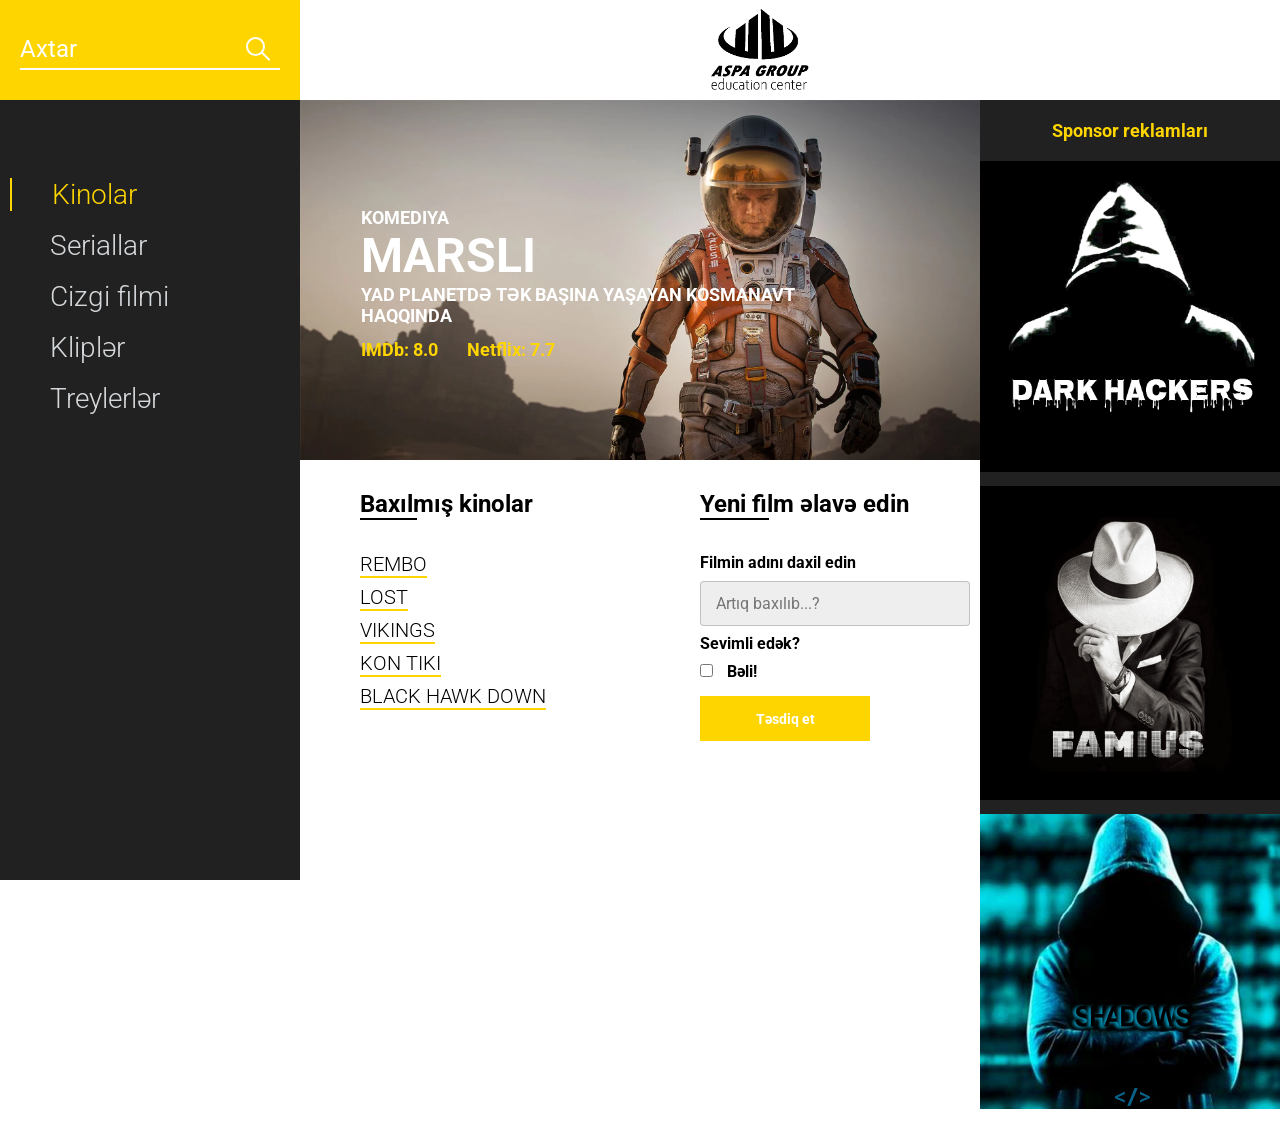
==== index.html @ bc4740d0 "aisha" ====
<!DOCTYPE html>
<html lang="en">
<head>
    <meta charset="UTF-8">
    <meta name="viewport" content="width=device-width, initial-scale=1.0">
    <title>JavaScript Movie DB</title>
    <link href="https://fonts.googleapis.com/css?family=Roboto:300,400,700&display=swap&subset=cyrillic-ext" rel="stylesheet">
    <link rel="stylesheet" href="style.css">
</head>
<body>
    <header class="header">
        <div class="header_search">
            <form action="#">
                <input type="text" placeholder="Axtar">
            </form>
        </div>
        <div class="header_logo">
            <img src="icons/logo.png" alt="logo" width="100px">
        </div>
    </header>
    <main class="promo">
        <div class="promo_menu">
            <nav class="promo_menu-list">
                <ul>
                    <li><a class="promo_menu-item promo_menu-item_active" href="#">Kinolar</a></li>
                    <li><a class="promo_menu-item" href="#">Seriallar</a></li>
                    <li><a class="promo_menu-item" href="#">Cizgi filmi</a></li>
                    <li><a class="promo_menu-item" href="#">Kliplər</a></li>
                    <li><a class="promo_menu-item" href="#">Treylerlər</a></li>
                </ul>
            </nav>
        </div>
        <div class="promo_content">
            <div class="promo_bg">
                <div class="promo_genre">Komediya</div>
                <div class="promo_title">MARSLI</div>
                <div class="promo_descr">YAD PLANETDƏ TƏK BAŞINA YAŞAYAN KOSMANAVT HAQQINDA</div>
                <div class="promo_ratings">
                    <span>IMDb: 8.0</span>
                    <span>Netflix: 7.7</span>
                </div>
            </div>
            <div class="promo_interactive">
                <div>
                    <div class="promo_interactive-title">Baxılmış kinolar</div>
                    <ul class="promo_interactive-list">
                        <li class="promo_interactive-item">Rembo
                            <div class="delete"></div>
                        </li>
                        <li class="promo_interactive-item">LOST
                            <div class="delete"></div>
                        </li>
                        <li class="promo_interactive-item">Vikings
                            <div class="delete"></div>
                        </li>
                        <li class="promo_interactive-item">KON TIKI
                            <div class="delete"></div>
                        </li>
                        <li class="promo_interactive-item">Black Hawk Down
                            <div class="delete"></div>
                        </li>
                    </ul>
                </div>
                <div>
                    <form class="add">
                        <div class="promo_interactive-title">Yeni film əlavə edin</div>
                        <span>Filmin adını daxil edin</span>
                        <input class="adding_input" type="text" placeholder="Artıq baxılıb...?">
                        <span>Sevimli edək?</span>
                        <input type="checkbox">
                        <span class="yes">Bəli!</span>
                        <button>Təsdiq et</button>
                    </form>
                </div>
            </div>
        </div>
        <div class="promo_adv">
            <div class="promo_adv-title">Sponsor reklamları</div>
            <img src="img/2.png" alt="some picture">
            <img src="img/3.png" alt="some picture">
            <img src="img/4.png" alt="some picture">
        </div>
    </main>

    <script src="script.js"></script>
</body>
</html>
---- style.css ----
* {
    box-sizing: border-box;
    margin: 0;
    padding: 0;
    font-family: 'Roboto', sans-serif
}

.header {
    display: flex;
    height: 100px
}

.header_search {
    display: flex;
    justify-content: center;
    align-items: center;
    height: 100%;
    width: 300px;
    background: #FFD500
}

.header_search form {
    position: relative;
    width: 260px;
    height: 30px
}

.header_search form input {
    width: 100%;
    border: none;
    border-bottom: 2px solid #fff;
    background-color: transparent;
    color: #fff;
    font-size: 24px;
    line-height: 28px;
    padding-bottom: 5px;
    outline: none
}

.header_search form input::placeholder {
    color: #fff
}

.header_search form:after {
    content: '';
    display: block;
    position: absolute;
    top: 2px;
    right: 10px;
    background: url("icons/search.svg");
    width: 24px;
    height: 24px
}

.header_logo {
    display: flex;
    justify-content: center;
    align-items: center;
    height: 100%;
    width: calc(100% - 360px)
}

.promo {
    height: 780px;
    display: flex
}

.promo_menu {
    width: 300px;
    height: 100%;
    background: #212121;
    padding: 60px 0 0 10px
}

.promo_menu-item {
    display: block;
    font-size: 28px;
    line-height: 33px;
    color: #D6D9DC;
    text-decoration: none;
    font-weight: 300;
    padding-left: 40px;
    margin-top: 18px
}

.promo_menu-item:hover {
    color: #FFD500
}

.promo_menu-item_active {
    border-left: 2px solid #FFD500;
    color: #FFD500
}

.promo_content {
    width: calc(100% - 600px)
}

.promo_bg {
    height: 360px;
    background: url("img/mars.webp") center/cover no-repeat;
    background-position: top;
    padding: 107px 0 0 61px
}

.promo_genre {
    font-weight: bold;
    font-size: 18px;
    line-height: 21px;
    color: #FFFFFF;
    text-transform: uppercase
}

.promo_title {
    font-weight: bold;
    font-size: 48px;
    line-height: 56px;
    color: #FFFFFF;
    text-transform: uppercase
}

.promo_descr {
    width: 481px;
    font-weight: bold;
    font-size: 18px;
    line-height: 21px;
    color: #FFFFFF;
    text-transform: uppercase
}

.promo_ratings {
    margin-top: 13px
}

.promo_ratings span {
    font-weight: bold;
    font-size: 18px;
    line-height: 21px;
    color: #FFD500;
    margin-right: 25px
}

.promo_interactive {
    display: flex
}

.promo_interactive>div {
    width: 50%;
    padding: 30px 0 0 60px
}

.promo_interactive-title {
    display: inline-block;
    font-weight: bold;
    font-size: 24px;
    line-height: 28px;
    color: #000000
}

.promo_interactive-title:after {
    content: '';
    display: block;
    width: 33%;
    height: 2px;
    background-color: #000
}

.promo_interactive-list {
    list-style-type: none;
    margin-top: 35px;
    display: flex;
    flex-direction: column;
    align-items: flex-start
}

.promo_interactive-item {
    display: inline-block;
    position: relative;
    font-weight: 300;
    font-size: 20px;
    line-height: 18px;
    color: #000000;
    margin-bottom: 15px;
    padding-right: 40px;
    text-transform: uppercase
}

.promo_interactive-item span {
    display: block;
    position: absolute;
    left: -30px;
    top: 50%;
    transform: translateY(-50%);
    width: 20px;
    height: 20px;
    background: url("icons/Star.svg") center/cover no-repeat;
}

.promo_interactive-item:before {
    content: '';
    position: absolute;
    bottom: -5px;
    display: block;
    width: calc(100% - 40px);
    height: 2px;
    background-color: #FFD500
}

.promo_interactive-item:hover .delete {
    content: '';
    display: block;
    position: absolute;
    right: 0px;
    top: 50%;
    transform: translateY(-50%);
    width: 20px;
    height: 20px;
    background: url("icons/trash.png") center/cover no-repeat;
    cursor: pointer
}

.promo_interactive .add .promo_interactive-title {
    margin-bottom: 25px
}

.promo_interactive .add span {
    display: block;
    margin: 10px 0;
    font-weight: bold;
    font-size: 16px;
    line-height: 16px;
    color: #000000
}

.promo_interactive .add .yes {
    display: inline;
    margin-left: 10px
}

.promo_interactive .add input[type="text"] {
    width: 270px;
    height: 45px;
    line-height: 50px;
    font-size: 16px;
    background: rgba(196, 196, 196, 0.29);
    border: 1px solid rgba(0, 0, 0, 0.19);
    padding: 0 15px;
    outline: none;
    border-radius: 4px
}

.promo_interactive .add button {
    display: block;
    margin-top: 15px;
    width: 170px;
    height: 45px;
    background: #FFD500;
    font-weight: bold;
    font-size: 14px;
    line-height: 14px;
    color: #FFFFFF;
    border: none;
    outline: none;
    cursor: pointer
}

.promo_interactive .add button:active {
    transform: scale(0.95)
}

.promo_adv {
    background: #212121;
    width: 300px;
    height: 100%
}

.promo_adv-title {
    font-weight: bold;
    font-size: 18px;
    line-height: 21px;
    color: #FFD500;
    margin: 20px 0;
    text-align: center
}

.promo_adv img {
    width: 100%;
    margin-bottom: 10px
}
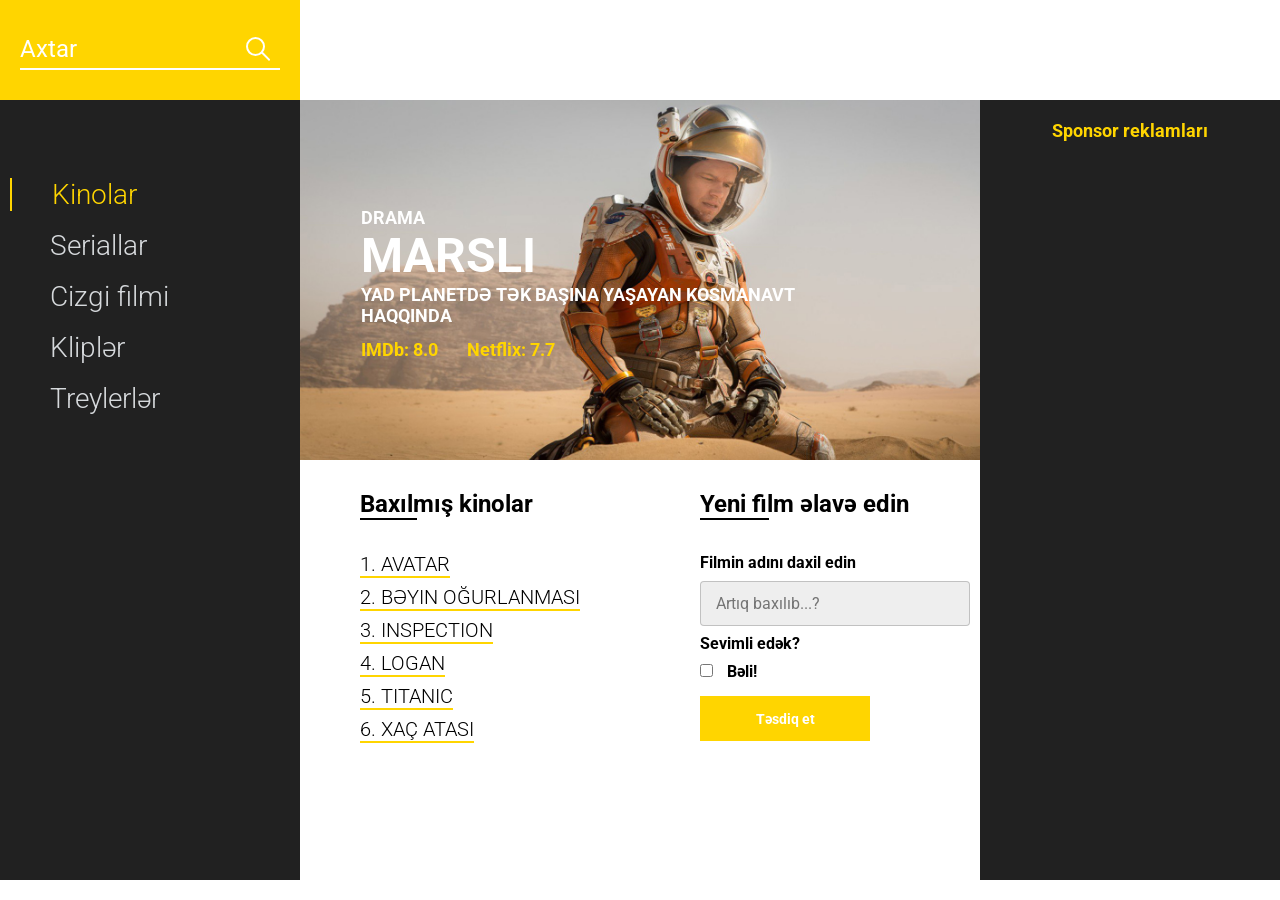
==== commit e94c3ea2: "hsdgfgsdf" ====
--- a/index.html
+++ b/index.html
@@ -15,7 +15,7 @@
             </form>
         </div>
         <div class="header_logo">
-            <img src="icons/logo.png" alt="logo" width="100px">
+            <!-- <img src="icons/logo.png" alt="logo" width="100px"> -->
         </div>
     </header>
     <main class="promo">
